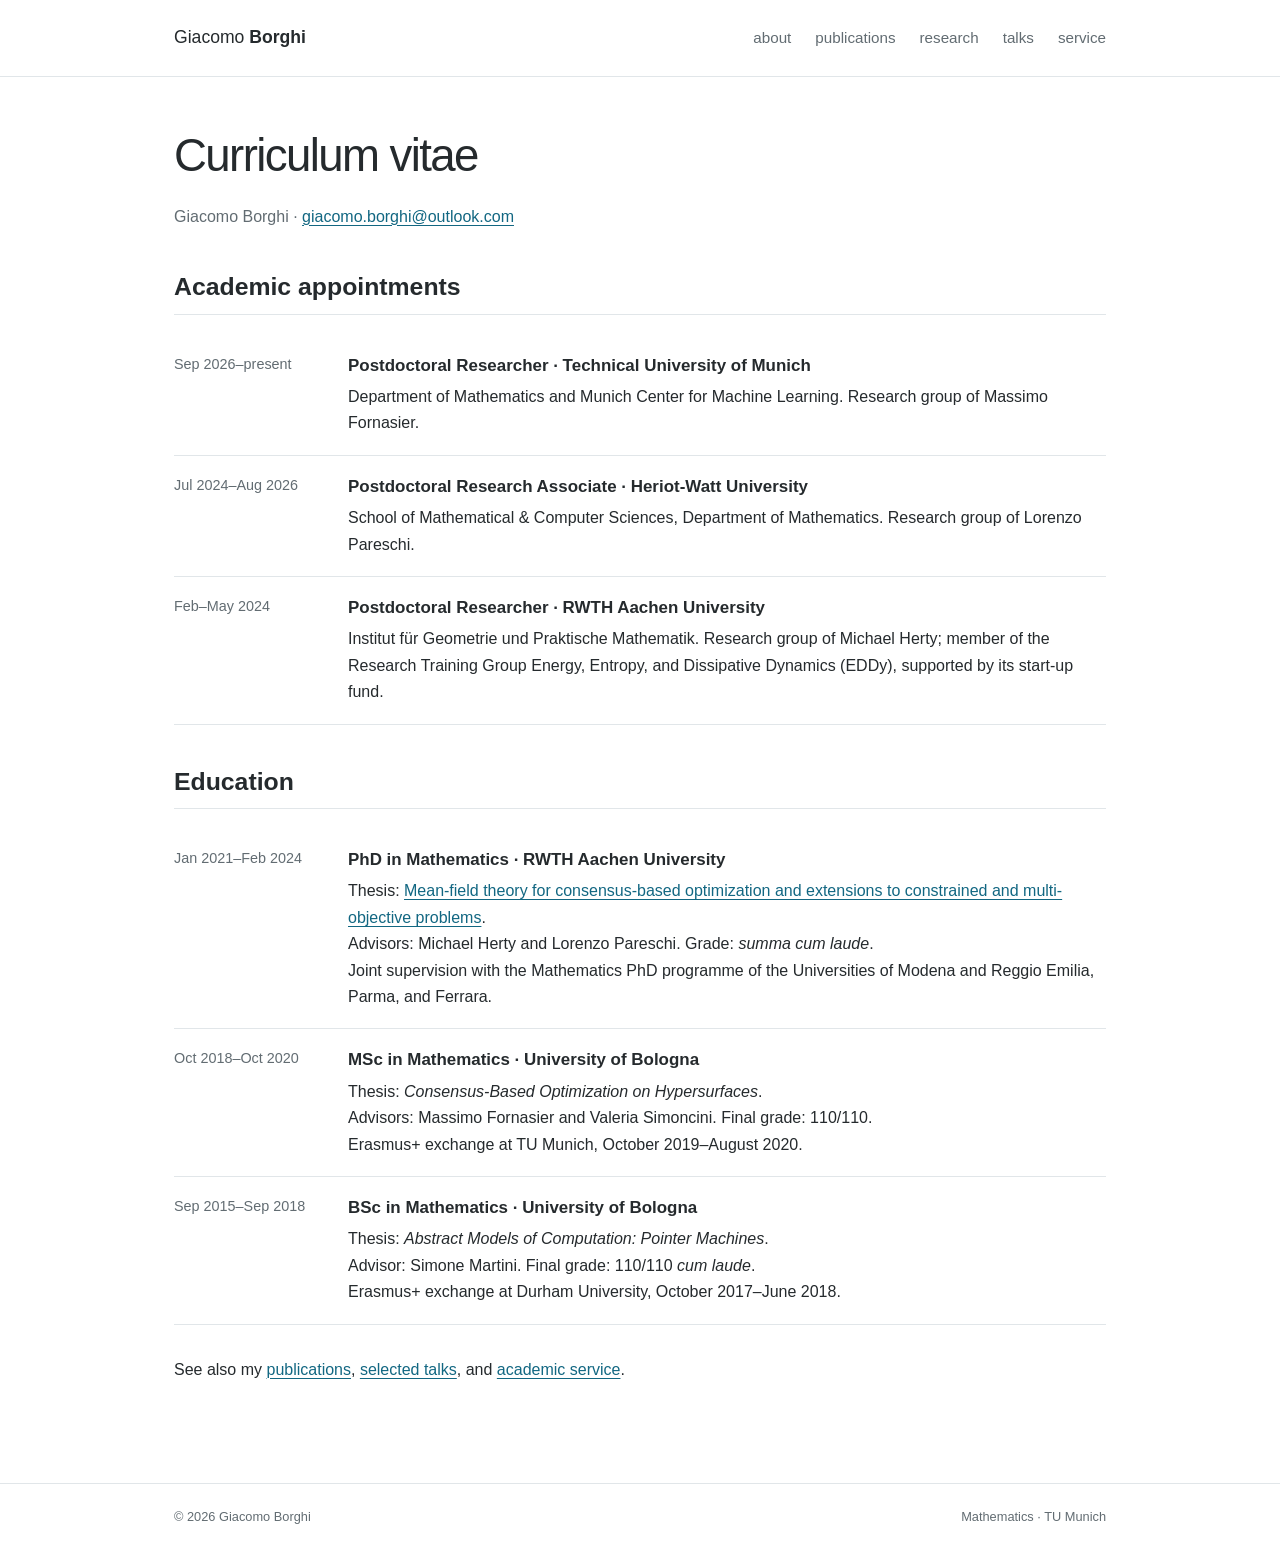
==== cv.html @ 377f729c "Create personal academic website" ====
<!doctype html>
<html lang="en">
<head>
  <meta charset="utf-8">
  <meta name="viewport" content="width=device-width, initial-scale=1">
  <title>Curriculum vitae | Giacomo Borghi</title>
  <meta name="description" content="Giacomo Borghi, mathematics postdoctoral researcher at TU Munich. Numerical analysis, probability, interacting particle systems, optimization, and optimal transport.">
  <meta name="author" content="Giacomo Borghi">
  <link rel="canonical" href="https://giacomoborghi.github.io/cv.html">
  <meta property="og:title" content="Curriculum vitae | Giacomo Borghi">
  <meta property="og:description" content="Giacomo Borghi, mathematics postdoctoral researcher at TU Munich. Numerical analysis, probability, interacting particle systems, optimization, and optimal transport.">
  <meta property="og:type" content="website">
  <link rel="icon" type="image/svg+xml" href="data:image/svg+xml,%3Csvg xmlns='http://www.w3.org/2000/svg' viewBox='0 0 64 64'%3E%3Crect width='64' height='64' rx='10' fill='%23126782'/%3E%3Ctext x='32' y='43' text-anchor='middle' font-family='Arial,sans-serif' font-size='31' fill='white'%3EGB%3C/text%3E%3C/svg%3E">
  <link rel="stylesheet" href="styles.css">
</head>
<body>
  <a class="skip-link" href="#main">Skip to content</a>
  <header class="site-header"><div class="header-inner">
    <a class="brand" href="index.html">Giacomo <strong>Borghi</strong></a>
    <nav aria-label="Main navigation"><a href="index.html">about</a><a href="publications.html">publications</a><a href="research.html">research</a><a href="talks.html">talks</a><a href="service.html">service</a></nav>
  </div></header>
  <main id="main"><h1>Curriculum vitae</h1><p class="page-intro">Giacomo Borghi · <a href="mailto:giacomo.borghi@outlook.com">giacomo.borghi@outlook.com</a></p><h2 class="section-heading">Academic appointments</h2><ul class="timeline"><li><span class="date">Sep 2026–present</span><div><h3>Postdoctoral Researcher · Technical University of Munich</h3><p>Department of Mathematics and Munich Center for Machine Learning. Research group of Massimo Fornasier.</p></div></li><li><span class="date">Jul 2024–Aug 2026</span><div><h3>Postdoctoral Research Associate · Heriot-Watt University</h3><p>School of Mathematical &amp; Computer Sciences, Department of Mathematics. Research group of Lorenzo Pareschi.</p></div></li><li><span class="date">Feb–May 2024</span><div><h3>Postdoctoral Researcher · RWTH Aachen University</h3><p>Institut für Geometrie und Praktische Mathematik. Research group of Michael Herty; member of the Research Training Group Energy, Entropy, and Dissipative Dynamics (EDDy), supported by its start-up fund.</p></div></li></ul><h2 class="section-heading">Education</h2><ul class="timeline"><li><span class="date">Jan 2021–Feb 2024</span><div><h3>PhD in Mathematics · RWTH Aachen University</h3><p>Thesis: <a href="https://doi.org/10.18154/RWTH-2024-01803">Mean-field theory for consensus-based optimization and extensions to constrained and multi-objective problems</a>.<br>Advisors: Michael Herty and Lorenzo Pareschi. Grade: <em>summa cum laude</em>.<br>Joint supervision with the Mathematics PhD programme of the Universities of Modena and Reggio Emilia, Parma, and Ferrara.</p></div></li><li><span class="date">Oct 2018–Oct 2020</span><div><h3>MSc in Mathematics · University of Bologna</h3><p>Thesis: <em>Consensus-Based Optimization on Hypersurfaces</em>.<br>Advisors: Massimo Fornasier and Valeria Simoncini. Final grade: 110/110.<br>Erasmus+ exchange at TU Munich, October 2019–August 2020.</p></div></li><li><span class="date">Sep 2015–Sep 2018</span><div><h3>BSc in Mathematics · University of Bologna</h3><p>Thesis: <em>Abstract Models of Computation: Pointer Machines</em>.<br>Advisor: Simone Martini. Final grade: 110/110 <em>cum laude</em>.<br>Erasmus+ exchange at Durham University, October 2017–June 2018.</p></div></li></ul><p style="margin-top:32px">See also my <a href="publications.html">publications</a>, <a href="talks.html">selected talks</a>, and <a href="service.html">academic service</a>.</p></main>
  <footer class="site-footer"><div class="footer-inner"><span>© 2026 Giacomo Borghi</span><span>Mathematics · TU Munich</span></div></footer>
</body>
</html>
---- styles.css ----
:root { color-scheme: light; --ink: #252a2d; --muted: #626c72; --accent: #126782; --line: #e1e6e9; }
* { box-sizing: border-box; }
html { scroll-behavior: smooth; }
body { margin: 0; color: var(--ink); background: #fff; font: 1rem/1.65 -apple-system, BlinkMacSystemFont, "Segoe UI", Arial, sans-serif; }
a { color: var(--accent); text-decoration-thickness: 1px; text-underline-offset: .2em; }
a:hover { color: #093f52; text-decoration: underline; }
a:focus-visible { outline: 2px solid var(--accent); outline-offset: 5px; border-radius: 2px; }
.skip-link { position: absolute; top: -100px; left: 16px; padding: 10px 16px; background: #fff; z-index: 5; }
.skip-link:focus { top: 8px; }
.site-header { border-bottom: 1px solid var(--line); }
.header-inner { max-width: 980px; margin: auto; min-height: 76px; padding: 12px 24px; display: flex; align-items: center; justify-content: space-between; gap: 20px; }
.brand { color: var(--ink); font-size: 1.1rem; text-decoration: none; white-space: nowrap; }
.brand strong { font-weight: 650; }
nav { display: flex; gap: 24px; flex-wrap: wrap; }
nav a { color: var(--muted); font-size: .95rem; text-decoration: none; padding: 8px 0; }
nav a[aria-current="page"] { color: var(--accent); box-shadow: 0 2px var(--accent); }
main { max-width: 980px; padding: 52px 24px 80px; margin: auto; min-height: calc(100vh - 151px); }
h1 { font-size: clamp(2.2rem, 5vw, 2.85rem); font-weight: 350; line-height: 1.2; letter-spacing: -.035em; margin: 0 0 12px; }
h1 strong { font-weight: 650; }
h2 { font-size: 1.55rem; line-height: 1.35; font-weight: 550; margin: 40px 0 20px; }
h3 { font-size: 1.06rem; line-height: 1.5; font-weight: 600; margin: 0 0 6px; }
p { margin: 0 0 20px; }
.subtitle { color: var(--muted); font-size: 1.15rem; margin-bottom: 32px; }
.about-layout { display: grid; grid-template-columns: minmax(0, 1fr) 270px; gap: 44px; align-items: start; }
.portrait { width: 100%; height: auto; display: block; border-radius: 3px; }
.affiliation { font-size: .95rem; line-height: 1.6; color: var(--muted); margin-top: 18px; }
.profile-links { display: flex; flex-wrap: wrap; gap: 8px 20px; padding-top: 12px; margin-top: 28px; border-top: 1px solid var(--line); }
.profile-links a { font-size: .95rem; padding: 4px 0; }
.email { overflow-wrap: anywhere; }
.page-intro { max-width: 760px; color: var(--muted); margin-top: 20px; }
.prose { max-width: 760px; }
.research-topics { padding-left: 22px; }
.research-topics li { margin-bottom: 12px; }
.publications { list-style: none; padding: 0; margin: 0; }
.publication { display: grid; grid-template-columns: 45px minmax(0, 1fr); gap: 14px; margin-bottom: 30px; }
.publication-number { color: var(--muted); font-size: .9rem; padding-top: 2px; }
.publication h3 a { color: var(--ink); text-decoration: none; }
.publication h3 a:hover { color: var(--accent); text-decoration: underline; }
.publication p { margin: 2px 0; }
.authors { font-size: .95rem; }
.venue { color: var(--muted); font-size: .95rem; }
.paper-link { display: inline-block; margin-top: 8px; border: 1px solid var(--accent); border-radius: 3px; padding: 1px 10px; font-size: .8rem; letter-spacing: .03em; text-decoration: none; }
.section-heading { padding-bottom: 10px; border-bottom: 1px solid var(--line); }
.timeline { list-style: none; padding: 0; margin: 0; }
.timeline li { display: grid; grid-template-columns: 150px minmax(0, 1fr); gap: 24px; padding: 18px 0; border-bottom: 1px solid var(--line); }
.timeline .date { color: var(--muted); font-size: .9rem; }
.timeline p { margin: 3px 0 0; }
.reviewer-list { columns: 2; column-gap: 44px; padding-left: 20px; }
.reviewer-list li { break-inside: avoid; margin-bottom: 8px; }
.site-footer { border-top: 1px solid var(--line); color: var(--muted); font-size: .8rem; }
.footer-inner { max-width: 980px; margin: auto; padding: 22px 24px; display: flex; flex-wrap: wrap; justify-content: space-between; gap: 8px 20px; }
@media (max-width: 720px) {
 .header-inner { align-items: flex-start; flex-direction: column; gap: 6px; }
 nav { gap: 22px; }
 main { padding-top: 32px; }
 .about-layout { grid-template-columns: minmax(0, 1fr) 210px; gap: 26px; }
 .timeline li { grid-template-columns: 115px minmax(0, 1fr); gap: 16px; }
}
@media (max-width: 560px) {
 .header-inner, main, .footer-inner { padding-left: 20px; padding-right: 20px; }
 nav { gap: 10px 20px; }
 .about-layout { display: flex; flex-direction: column; gap: 28px; }
 .profile { order: -1; width: 100%; display: grid; grid-template-columns: 140px minmax(0, 1fr); gap: 20px; align-items: start; }
 .affiliation { margin-top: 0; font-size: .9rem; }
 .publication { grid-template-columns: 32px minmax(0, 1fr); gap: 8px; }
 .timeline li { display: block; }
 .timeline .date { display: block; margin-bottom: 5px; }
 .reviewer-list { columns: 1; }
}
@media (max-width: 360px) { .profile { grid-template-columns: 110px minmax(0, 1fr); gap: 14px; } }
@media (prefers-reduced-motion: reduce) { html { scroll-behavior: auto; } }
@media print { .site-header, .site-footer, .skip-link { display: none; } main { max-width: none; padding: 0; } a { color: inherit; } .timeline li, .publication { break-inside: avoid; } }
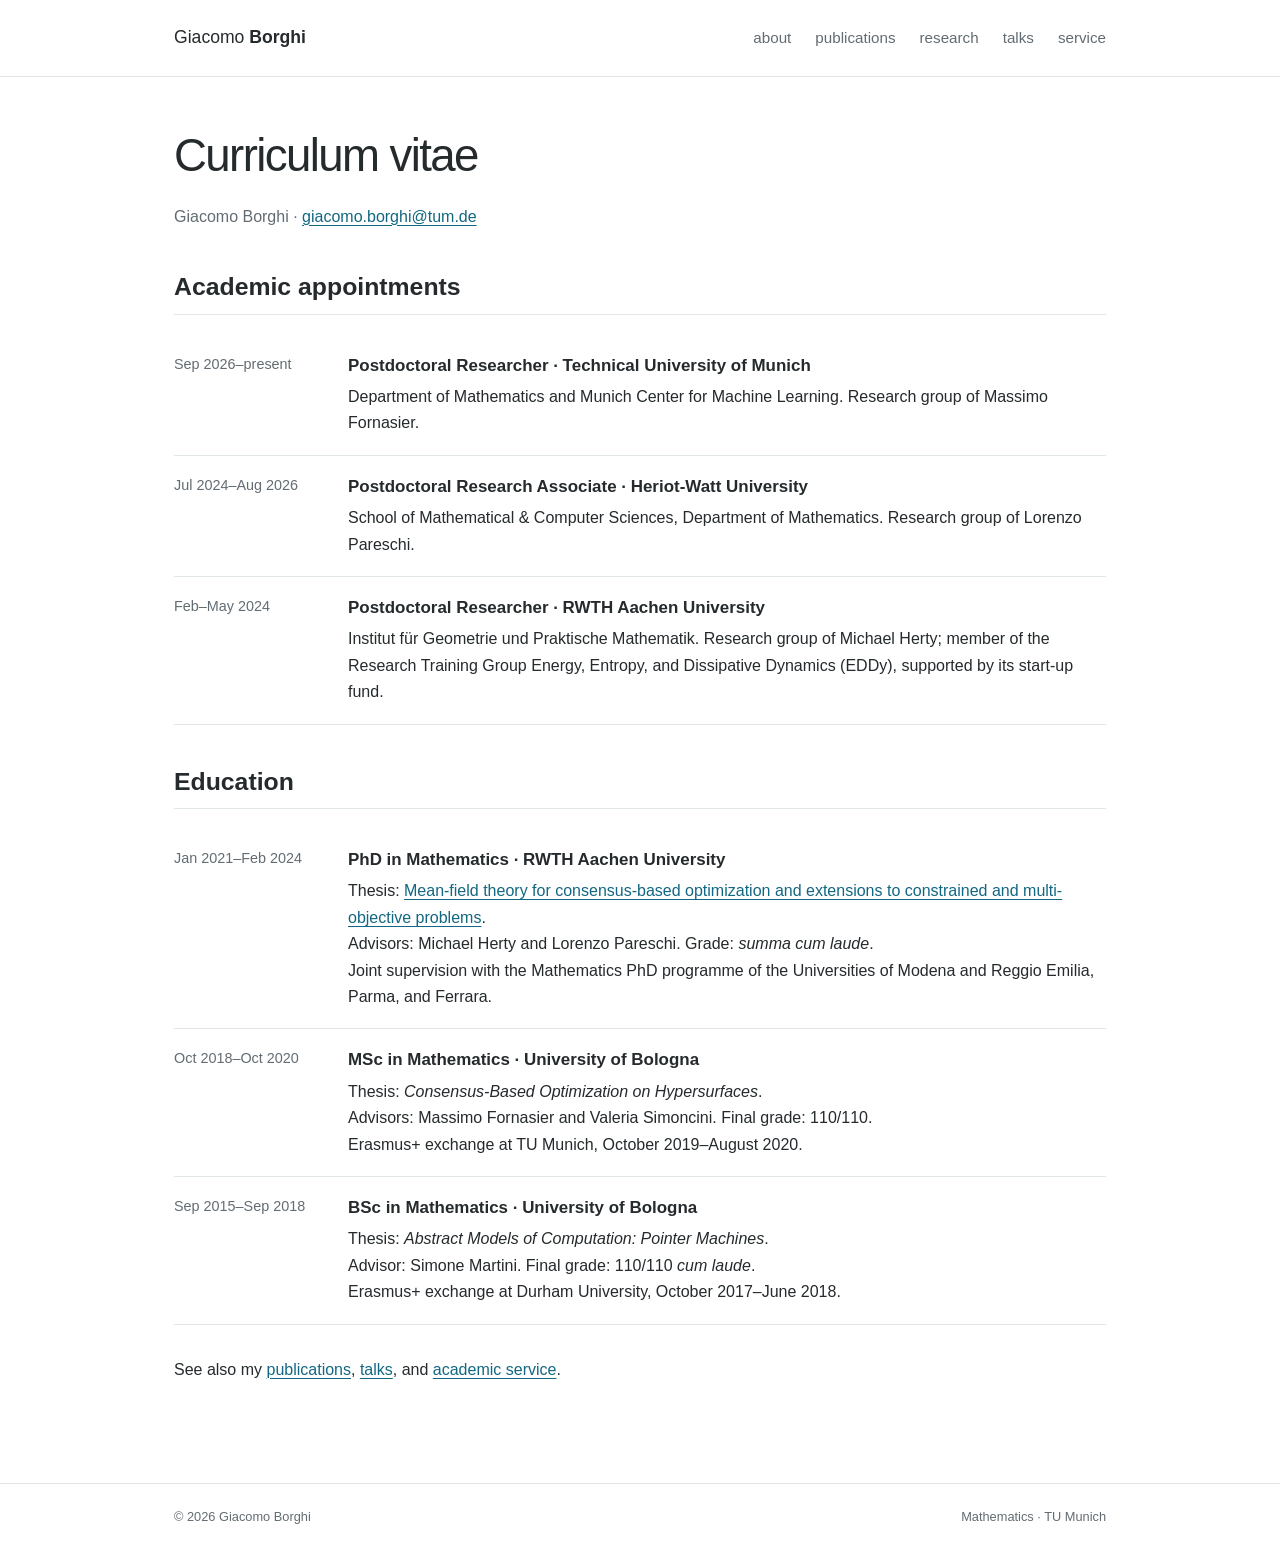
==== commit 4fef9c48: "Update biography, contact details, talks, and round portrait" ====
--- a/cv.html
+++ b/cv.html
@@ -19,7 +19,7 @@
     <a class="brand" href="index.html">Giacomo <strong>Borghi</strong></a>
     <nav aria-label="Main navigation"><a href="index.html">about</a><a href="publications.html">publications</a><a href="research.html">research</a><a href="talks.html">talks</a><a href="service.html">service</a></nav>
   </div></header>
-  <main id="main"><h1>Curriculum vitae</h1><p class="page-intro">Giacomo Borghi · <a href="mailto:giacomo.borghi@outlook.com">giacomo.borghi@outlook.com</a></p><h2 class="section-heading">Academic appointments</h2><ul class="timeline"><li><span class="date">Sep 2026–present</span><div><h3>Postdoctoral Researcher · Technical University of Munich</h3><p>Department of Mathematics and Munich Center for Machine Learning. Research group of Massimo Fornasier.</p></div></li><li><span class="date">Jul 2024–Aug 2026</span><div><h3>Postdoctoral Research Associate · Heriot-Watt University</h3><p>School of Mathematical &amp; Computer Sciences, Department of Mathematics. Research group of Lorenzo Pareschi.</p></div></li><li><span class="date">Feb–May 2024</span><div><h3>Postdoctoral Researcher · RWTH Aachen University</h3><p>Institut für Geometrie und Praktische Mathematik. Research group of Michael Herty; member of the Research Training Group Energy, Entropy, and Dissipative Dynamics (EDDy), supported by its start-up fund.</p></div></li></ul><h2 class="section-heading">Education</h2><ul class="timeline"><li><span class="date">Jan 2021–Feb 2024</span><div><h3>PhD in Mathematics · RWTH Aachen University</h3><p>Thesis: <a href="https://doi.org/10.18154/RWTH-2024-01803">Mean-field theory for consensus-based optimization and extensions to constrained and multi-objective problems</a>.<br>Advisors: Michael Herty and Lorenzo Pareschi. Grade: <em>summa cum laude</em>.<br>Joint supervision with the Mathematics PhD programme of the Universities of Modena and Reggio Emilia, Parma, and Ferrara.</p></div></li><li><span class="date">Oct 2018–Oct 2020</span><div><h3>MSc in Mathematics · University of Bologna</h3><p>Thesis: <em>Consensus-Based Optimization on Hypersurfaces</em>.<br>Advisors: Massimo Fornasier and Valeria Simoncini. Final grade: 110/110.<br>Erasmus+ exchange at TU Munich, October 2019–August 2020.</p></div></li><li><span class="date">Sep 2015–Sep 2018</span><div><h3>BSc in Mathematics · University of Bologna</h3><p>Thesis: <em>Abstract Models of Computation: Pointer Machines</em>.<br>Advisor: Simone Martini. Final grade: 110/110 <em>cum laude</em>.<br>Erasmus+ exchange at Durham University, October 2017–June 2018.</p></div></li></ul><p style="margin-top:32px">See also my <a href="publications.html">publications</a>, <a href="talks.html">selected talks</a>, and <a href="service.html">academic service</a>.</p></main>
+  <main id="main"><h1>Curriculum vitae</h1><p class="page-intro">Giacomo Borghi · <a href="mailto:giacomo.borghi@tum.de">giacomo.borghi@tum.de</a></p><h2 class="section-heading">Academic appointments</h2><ul class="timeline"><li><span class="date">Sep 2026–present</span><div><h3>Postdoctoral Researcher · Technical University of Munich</h3><p>Department of Mathematics and Munich Center for Machine Learning. Research group of Massimo Fornasier.</p></div></li><li><span class="date">Jul 2024–Aug 2026</span><div><h3>Postdoctoral Research Associate · Heriot-Watt University</h3><p>School of Mathematical &amp; Computer Sciences, Department of Mathematics. Research group of Lorenzo Pareschi.</p></div></li><li><span class="date">Feb–May 2024</span><div><h3>Postdoctoral Researcher · RWTH Aachen University</h3><p>Institut für Geometrie und Praktische Mathematik. Research group of Michael Herty; member of the Research Training Group Energy, Entropy, and Dissipative Dynamics (EDDy), supported by its start-up fund.</p></div></li></ul><h2 class="section-heading">Education</h2><ul class="timeline"><li><span class="date">Jan 2021–Feb 2024</span><div><h3>PhD in Mathematics · RWTH Aachen University</h3><p>Thesis: <a href="https://doi.org/10.18154/RWTH-2024-01803">Mean-field theory for consensus-based optimization and extensions to constrained and multi-objective problems</a>.<br>Advisors: Michael Herty and Lorenzo Pareschi. Grade: <em>summa cum laude</em>.<br>Joint supervision with the Mathematics PhD programme of the Universities of Modena and Reggio Emilia, Parma, and Ferrara.</p></div></li><li><span class="date">Oct 2018–Oct 2020</span><div><h3>MSc in Mathematics · University of Bologna</h3><p>Thesis: <em>Consensus-Based Optimization on Hypersurfaces</em>.<br>Advisors: Massimo Fornasier and Valeria Simoncini. Final grade: 110/110.<br>Erasmus+ exchange at TU Munich, October 2019–August 2020.</p></div></li><li><span class="date">Sep 2015–Sep 2018</span><div><h3>BSc in Mathematics · University of Bologna</h3><p>Thesis: <em>Abstract Models of Computation: Pointer Machines</em>.<br>Advisor: Simone Martini. Final grade: 110/110 <em>cum laude</em>.<br>Erasmus+ exchange at Durham University, October 2017–June 2018.</p></div></li></ul><p style="margin-top:32px">See also my <a href="publications.html">publications</a>, <a href="talks.html">talks</a>, and <a href="service.html">academic service</a>.</p></main>
   <footer class="site-footer"><div class="footer-inner"><span>© 2026 Giacomo Borghi</span><span>Mathematics · TU Munich</span></div></footer>
 </body>
 </html>
--- a/styles.css
+++ b/styles.css
@@ -22,7 +22,7 @@
 p { margin: 0 0 20px; }
 .subtitle { color: var(--muted); font-size: 1.15rem; margin-bottom: 32px; }
 .about-layout { display: grid; grid-template-columns: minmax(0, 1fr) 270px; gap: 44px; align-items: start; }
-.portrait { width: 100%; height: auto; display: block; border-radius: 3px; }
+.portrait { width: 100%; height: auto; aspect-ratio: 1; object-fit: cover; object-position: center 42%; display: block; border-radius: 50%; }
 .affiliation { font-size: .95rem; line-height: 1.6; color: var(--muted); margin-top: 18px; }
 .profile-links { display: flex; flex-wrap: wrap; gap: 8px 20px; padding-top: 12px; margin-top: 28px; border-top: 1px solid var(--line); }
 .profile-links a { font-size: .95rem; padding: 4px 0; }
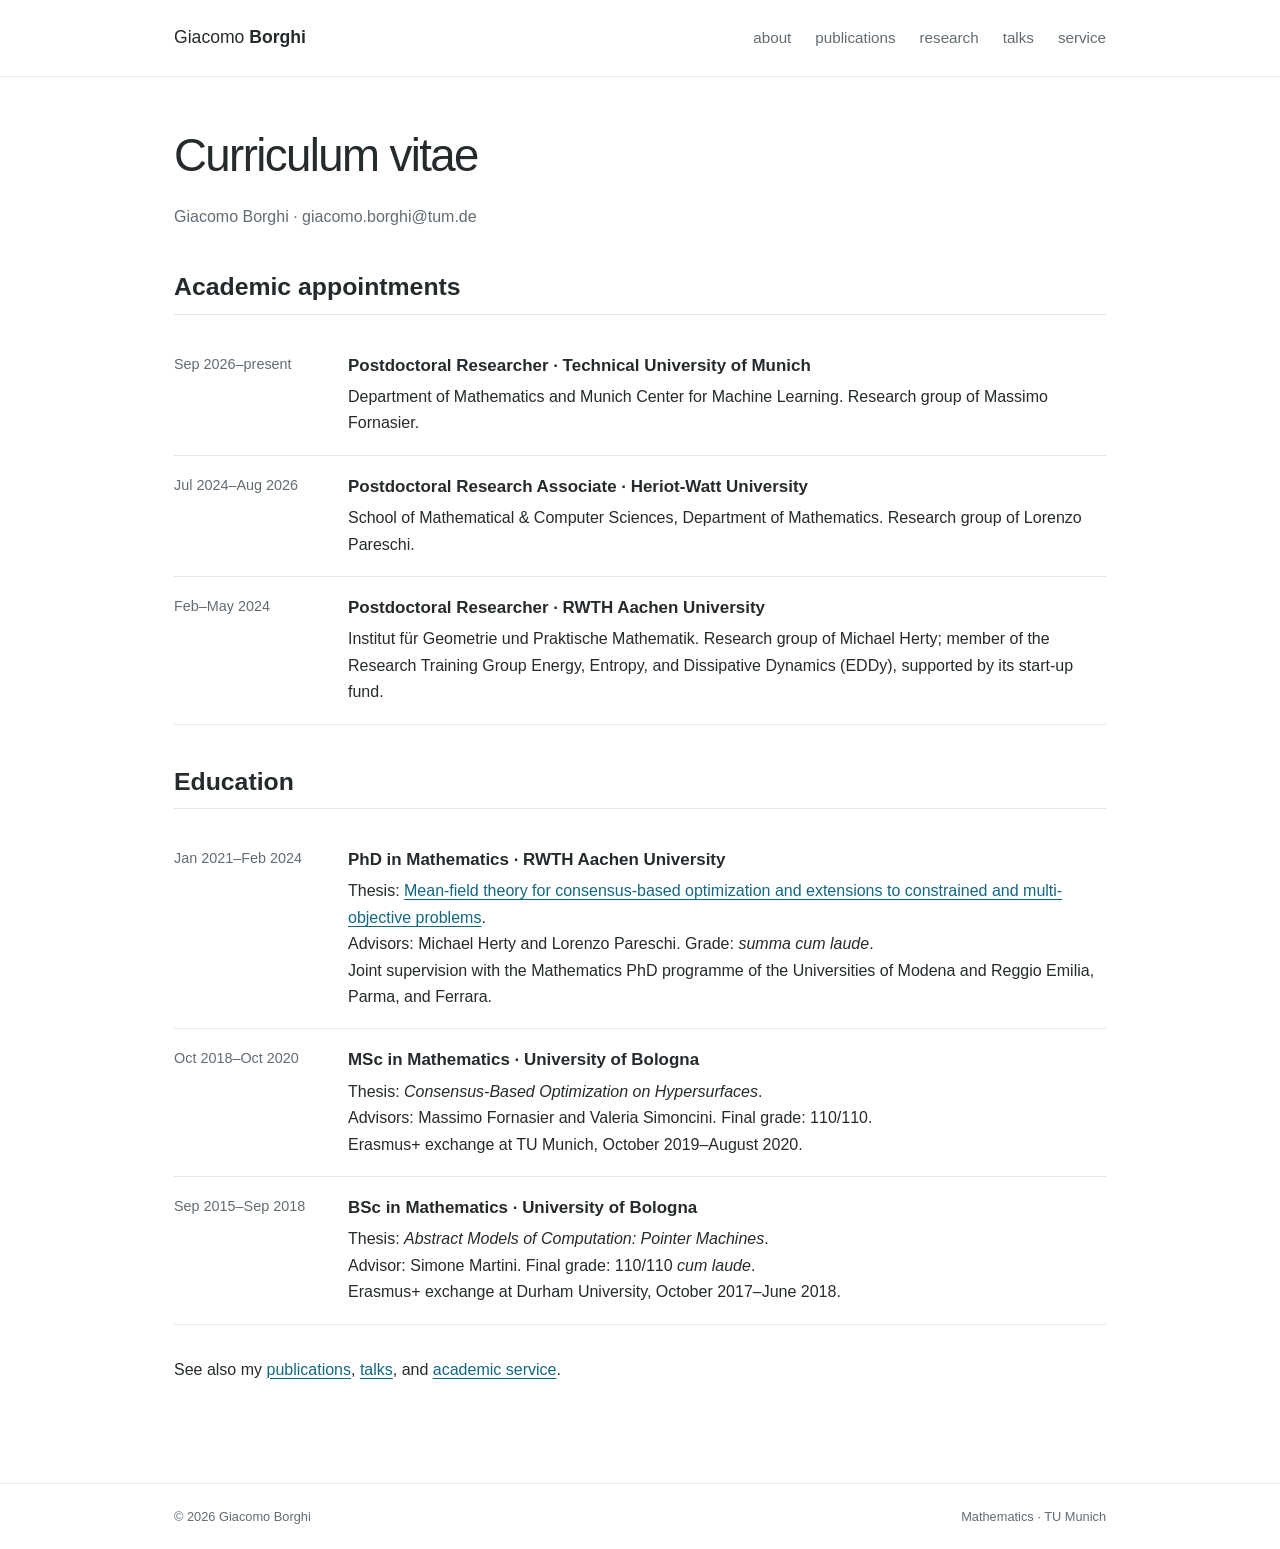
==== commit 98bfd777: "Add NUMKIN seminar and update contact text" ====
--- a/cv.html
+++ b/cv.html
@@ -19,7 +19,7 @@
     <a class="brand" href="index.html">Giacomo <strong>Borghi</strong></a>
     <nav aria-label="Main navigation"><a href="index.html">about</a><a href="publications.html">publications</a><a href="research.html">research</a><a href="talks.html">talks</a><a href="service.html">service</a></nav>
   </div></header>
-  <main id="main"><h1>Curriculum vitae</h1><p class="page-intro">Giacomo Borghi · <a href="mailto:giacomo.borghi@tum.de">giacomo.borghi@tum.de</a></p><h2 class="section-heading">Academic appointments</h2><ul class="timeline"><li><span class="date">Sep 2026–present</span><div><h3>Postdoctoral Researcher · Technical University of Munich</h3><p>Department of Mathematics and Munich Center for Machine Learning. Research group of Massimo Fornasier.</p></div></li><li><span class="date">Jul 2024–Aug 2026</span><div><h3>Postdoctoral Research Associate · Heriot-Watt University</h3><p>School of Mathematical &amp; Computer Sciences, Department of Mathematics. Research group of Lorenzo Pareschi.</p></div></li><li><span class="date">Feb–May 2024</span><div><h3>Postdoctoral Researcher · RWTH Aachen University</h3><p>Institut für Geometrie und Praktische Mathematik. Research group of Michael Herty; member of the Research Training Group Energy, Entropy, and Dissipative Dynamics (EDDy), supported by its start-up fund.</p></div></li></ul><h2 class="section-heading">Education</h2><ul class="timeline"><li><span class="date">Jan 2021–Feb 2024</span><div><h3>PhD in Mathematics · RWTH Aachen University</h3><p>Thesis: <a href="https://doi.org/10.18154/RWTH-2024-01803">Mean-field theory for consensus-based optimization and extensions to constrained and multi-objective problems</a>.<br>Advisors: Michael Herty and Lorenzo Pareschi. Grade: <em>summa cum laude</em>.<br>Joint supervision with the Mathematics PhD programme of the Universities of Modena and Reggio Emilia, Parma, and Ferrara.</p></div></li><li><span class="date">Oct 2018–Oct 2020</span><div><h3>MSc in Mathematics · University of Bologna</h3><p>Thesis: <em>Consensus-Based Optimization on Hypersurfaces</em>.<br>Advisors: Massimo Fornasier and Valeria Simoncini. Final grade: 110/110.<br>Erasmus+ exchange at TU Munich, October 2019–August 2020.</p></div></li><li><span class="date">Sep 2015–Sep 2018</span><div><h3>BSc in Mathematics · University of Bologna</h3><p>Thesis: <em>Abstract Models of Computation: Pointer Machines</em>.<br>Advisor: Simone Martini. Final grade: 110/110 <em>cum laude</em>.<br>Erasmus+ exchange at Durham University, October 2017–June 2018.</p></div></li></ul><p style="margin-top:32px">See also my <a href="publications.html">publications</a>, <a href="talks.html">talks</a>, and <a href="service.html">academic service</a>.</p></main>
+  <main id="main"><h1>Curriculum vitae</h1><p class="page-intro">Giacomo Borghi · <span class="email">giacomo.borghi@tum.de</span></p><h2 class="section-heading">Academic appointments</h2><ul class="timeline"><li><span class="date">Sep 2026–present</span><div><h3>Postdoctoral Researcher · Technical University of Munich</h3><p>Department of Mathematics and Munich Center for Machine Learning. Research group of Massimo Fornasier.</p></div></li><li><span class="date">Jul 2024–Aug 2026</span><div><h3>Postdoctoral Research Associate · Heriot-Watt University</h3><p>School of Mathematical &amp; Computer Sciences, Department of Mathematics. Research group of Lorenzo Pareschi.</p></div></li><li><span class="date">Feb–May 2024</span><div><h3>Postdoctoral Researcher · RWTH Aachen University</h3><p>Institut für Geometrie und Praktische Mathematik. Research group of Michael Herty; member of the Research Training Group Energy, Entropy, and Dissipative Dynamics (EDDy), supported by its start-up fund.</p></div></li></ul><h2 class="section-heading">Education</h2><ul class="timeline"><li><span class="date">Jan 2021–Feb 2024</span><div><h3>PhD in Mathematics · RWTH Aachen University</h3><p>Thesis: <a href="https://doi.org/10.18154/RWTH-2024-01803">Mean-field theory for consensus-based optimization and extensions to constrained and multi-objective problems</a>.<br>Advisors: Michael Herty and Lorenzo Pareschi. Grade: <em>summa cum laude</em>.<br>Joint supervision with the Mathematics PhD programme of the Universities of Modena and Reggio Emilia, Parma, and Ferrara.</p></div></li><li><span class="date">Oct 2018–Oct 2020</span><div><h3>MSc in Mathematics · University of Bologna</h3><p>Thesis: <em>Consensus-Based Optimization on Hypersurfaces</em>.<br>Advisors: Massimo Fornasier and Valeria Simoncini. Final grade: 110/110.<br>Erasmus+ exchange at TU Munich, October 2019–August 2020.</p></div></li><li><span class="date">Sep 2015–Sep 2018</span><div><h3>BSc in Mathematics · University of Bologna</h3><p>Thesis: <em>Abstract Models of Computation: Pointer Machines</em>.<br>Advisor: Simone Martini. Final grade: 110/110 <em>cum laude</em>.<br>Erasmus+ exchange at Durham University, October 2017–June 2018.</p></div></li></ul><p style="margin-top:32px">See also my <a href="publications.html">publications</a>, <a href="talks.html">talks</a>, and <a href="service.html">academic service</a>.</p></main>
   <footer class="site-footer"><div class="footer-inner"><span>© 2026 Giacomo Borghi</span><span>Mathematics · TU Munich</span></div></footer>
 </body>
 </html>
